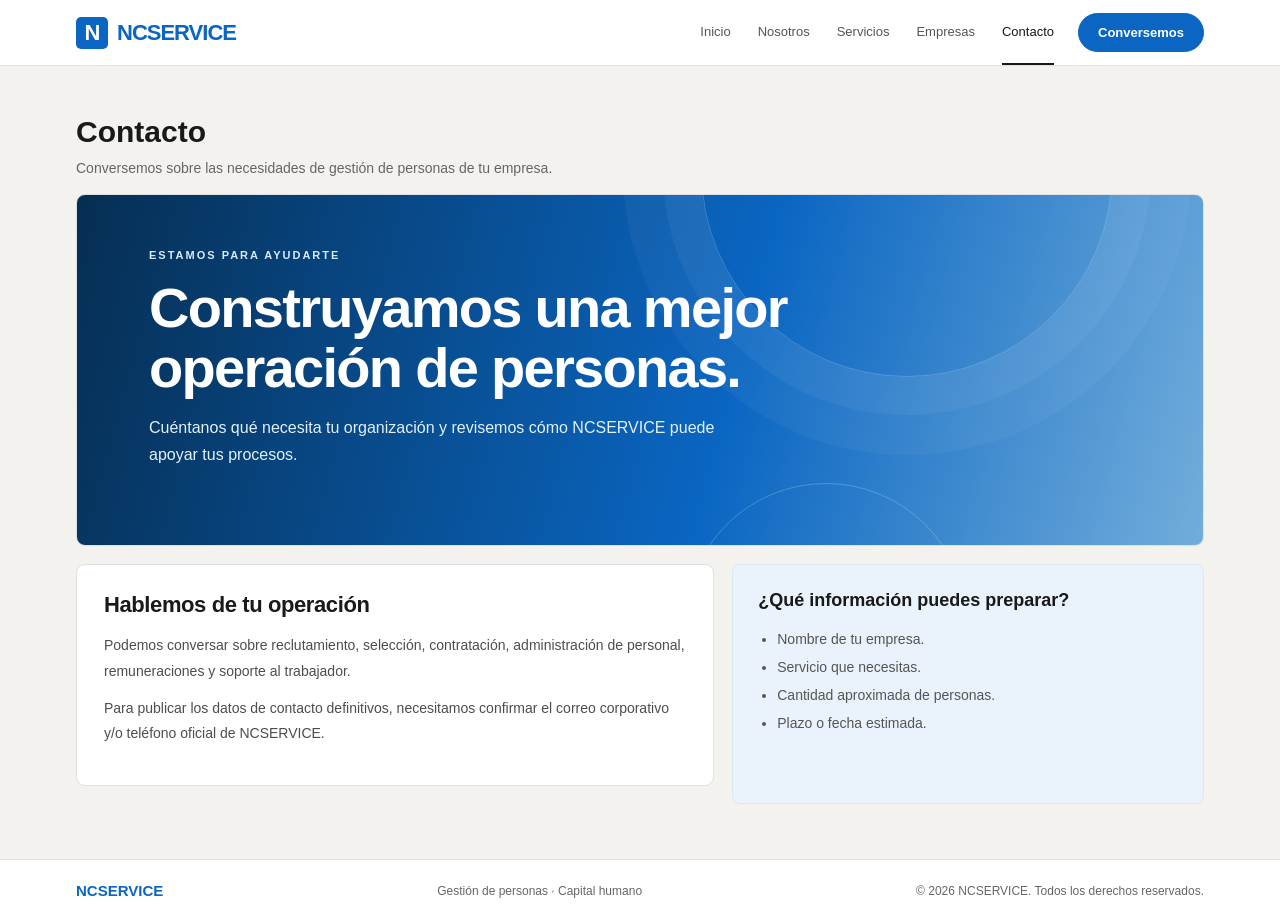
==== contacto.html @ 6e9ec2b6 "Add contacto page" ====
<!doctype html><html lang="es"><head><meta charset="utf-8"><meta name="viewport" content="width=device-width,initial-scale=1"><meta name="theme-color" content="#0a66c2"><title>Contacto | NCSERVICE</title><style>
:root{--blue:#0a66c2;--ink:#191919;--muted:#666;--line:#e0e0e0;--bg:#f3f2ef}
*{box-sizing:border-box}html{scroll-behavior:smooth}body{margin:0;background:var(--bg);color:var(--ink);font:14px Arial,Helvetica,sans-serif}a{text-decoration:none;color:inherit}.wrap{width:min(1128px,calc(100% - 32px));margin:auto}
header{height:66px;background:#fff;border-bottom:1px solid var(--line);position:sticky;top:0;z-index:20}.nav{height:100%;display:flex;align-items:center;gap:24px}.brand{display:flex;align-items:center;gap:9px;color:var(--blue);font-size:22px;font-weight:800;letter-spacing:-1px}.brand-mark{width:32px;height:32px;border-radius:5px;background:var(--blue);color:white;display:grid;place-items:center}.links{display:flex;align-items:center;gap:27px;margin-left:auto;height:100%}.links a{height:100%;display:flex;align-items:center;border-bottom:2px solid transparent;color:#555;font-size:13px}.links a:hover,.links a.active{border-color:#191919;color:#191919}.nav-cta,.button{display:inline-flex;background:var(--blue);color:white;padding:11px 19px;border-radius:22px;font-weight:700;font-size:13px;border:1px solid var(--blue)}.nav-cta:hover,.button:hover{background:#084b8a}.menu{display:none;border:0;background:none;font-size:24px}
main{padding:24px 0 55px}.card{background:#fff;border:1px solid var(--line);border-radius:9px;overflow:hidden;margin-bottom:18px}.banner{min-height:290px;position:relative;overflow:hidden;color:#fff;background:linear-gradient(105deg,#062e52 0%,#0a66c2 58%,#72addb 100%);display:flex;align-items:center;padding:54px clamp(24px,6vw,72px)}.banner:before{content:"";position:absolute;width:410px;height:410px;border:1px solid #ffffff35;border-radius:50%;right:8%;top:-230px;box-shadow:0 0 0 38px #ffffff0c,0 0 0 78px #ffffff0a}.banner:after{content:"";position:absolute;width:280px;height:280px;border:1px solid #ffffff35;border-radius:50%;right:21%;bottom:-220px}.banner-content{max-width:650px;position:relative;z-index:1}.eyebrow{font-size:11px;letter-spacing:2px;text-transform:uppercase;color:#d6eaff;font-weight:700}.banner h1{font-size:clamp(34px,5vw,56px);line-height:1.06;letter-spacing:-1.7px;margin:17px 0}.banner p{font-size:16px;line-height:1.7;color:#e4f1fc;max-width:600px;margin:0 0 23px}.banner .button{background:white;color:#07569b;border-color:white}.content{padding:27px}.content h2{font-size:22px;margin:0 0 15px;letter-spacing:-.4px}.content p{font-size:14px;line-height:1.8;color:#4d4d4d;margin:0 0 12px}.grid{display:grid;grid-template-columns:repeat(3,1fr);gap:14px}.tile{border:1px solid #e6e6e6;border-radius:8px;padding:21px;background:#fff}.tile small{color:var(--blue);font-weight:700;letter-spacing:1px}.tile h3{font-size:16px;margin:12px 0 8px}.tile p{font-size:13px;line-height:1.65;color:#666;margin:0}.two{display:grid;grid-template-columns:1.15fr .85fr;gap:18px}.bluebox{background:#eaf3fb;border:1px solid #d7e8f6;border-radius:8px;padding:25px}.bluebox h3{margin:0 0 9px;font-size:18px}.bluebox p{font-size:13px;line-height:1.7;color:#52616d}.list{padding-left:19px;color:#555;line-height:2}.page-title{padding:25px 0 15px}.page-title h1{font-size:30px;margin:0 0 8px}.page-title p{color:#666;margin:0;line-height:1.6}
footer{background:#fff;border-top:1px solid var(--line);padding:22px 0;color:#666;font-size:12px}.footer{display:flex;justify-content:space-between;gap:15px;align-items:center}.footer b{color:var(--blue);font-size:15px}
@media(max-width:760px){.links{display:none;position:absolute;top:65px;left:0;right:0;height:auto;background:#fff;padding:10px 20px 18px;box-shadow:0 8px 15px #0001;flex-direction:column;align-items:stretch;gap:0}.links.open{display:flex}.links a{height:42px;border-bottom:1px solid #eee}.menu{display:block;margin-left:auto}.nav-cta{display:none}.grid{grid-template-columns:1fr 1fr}.two{grid-template-columns:1fr}.banner{min-height:310px}.footer{align-items:flex-start;flex-direction:column}}
@media(max-width:480px){.grid{grid-template-columns:1fr}.banner{padding:38px 23px}.banner h1{font-size:36px}.content{padding:21px}}
</style></head><body><header><div class="wrap nav"><a class="brand" href="index.html"><span class="brand-mark">N</span>NCSERVICE</a><nav class="links" id="links"><a class="" href="index.html">Inicio</a><a class="" href="nosotros.html">Nosotros</a><a class="" href="servicios.html">Servicios</a><a class="" href="empresas.html">Empresas</a><a class="active" href="contacto.html">Contacto</a></nav><a class="nav-cta" href="contacto.html">Conversemos</a><button class="menu" id="menu" aria-label="Abrir menú">☰</button></div></header><main class="wrap"><div class="page-title"><h1>Contacto</h1><p>Conversemos sobre las necesidades de gestión de personas de tu empresa.</p></div><section class="card banner"><div class="banner-content"><div class="eyebrow">Estamos para ayudarte</div><h1>Construyamos una mejor operación de personas.</h1><p>Cuéntanos qué necesita tu organización y revisemos cómo NCSERVICE puede apoyar tus procesos.</p></div></section><div class="two"><section class="card content"><h2>Hablemos de tu operación</h2><p>Podemos conversar sobre reclutamiento, selección, contratación, administración de personal, remuneraciones y soporte al trabajador.</p><p>Para publicar los datos de contacto definitivos, necesitamos confirmar el correo corporativo y/o teléfono oficial de NCSERVICE.</p></section><aside class="bluebox"><h3>¿Qué información puedes preparar?</h3><ul class="list"><li>Nombre de tu empresa.</li><li>Servicio que necesitas.</li><li>Cantidad aproximada de personas.</li><li>Plazo o fecha estimada.</li></ul></aside></div></main><footer><div class="wrap footer"><b>NCSERVICE</b><span>Gestión de personas · Capital humano</span><span>© <span id="year"></span> NCSERVICE. Todos los derechos reservados.</span></div></footer><script>document.getElementById('year').textContent=new Date().getFullYear();document.getElementById('menu').addEventListener('click',()=>document.getElementById('links').classList.toggle('open'));</script></body></html>
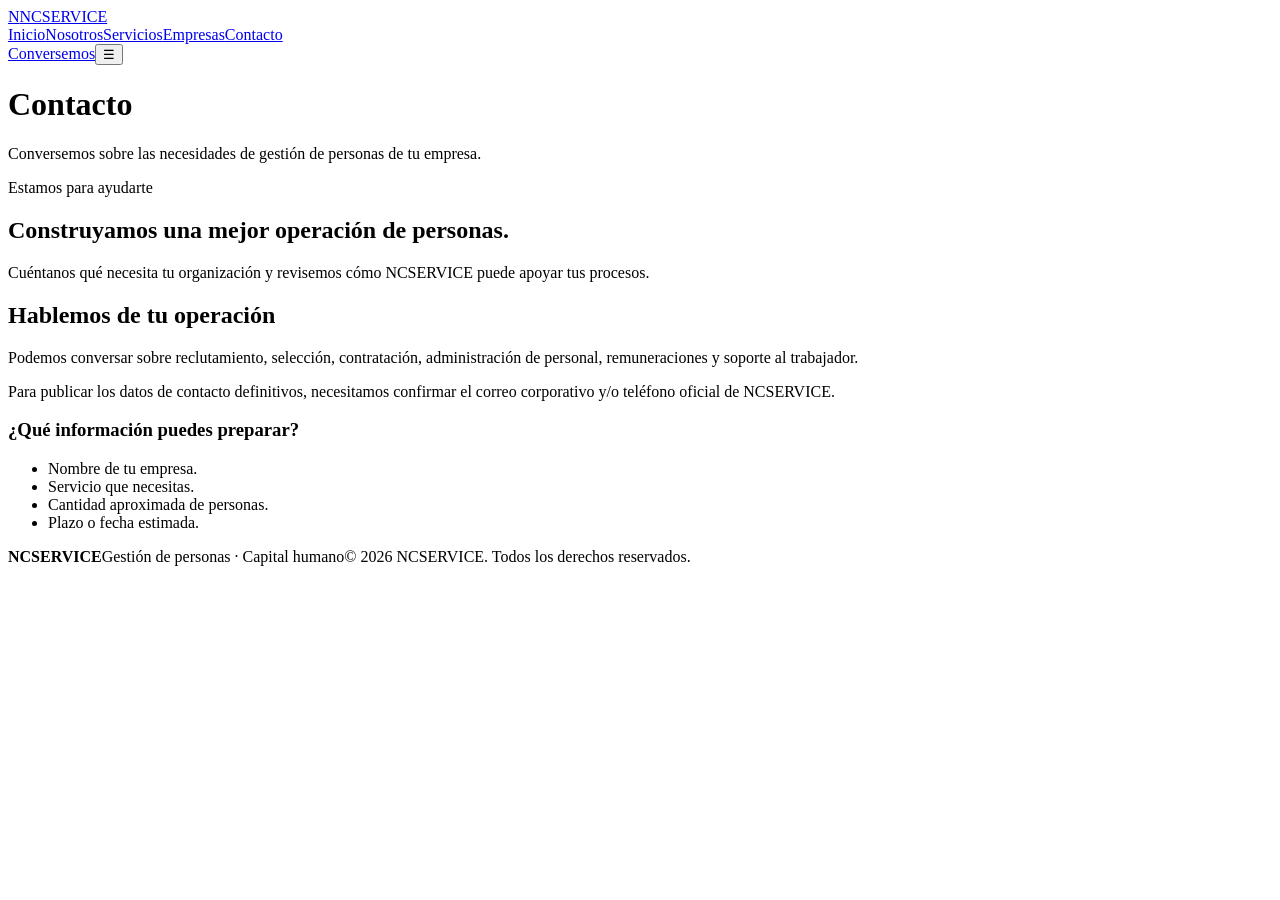
==== commit 9aeb7889: "Apply unified NCSERVICE visual identity" ====
--- a/contacto.html
+++ b/contacto.html
@@ -1,9 +1 @@
-<!doctype html><html lang="es"><head><meta charset="utf-8"><meta name="viewport" content="width=device-width,initial-scale=1"><meta name="theme-color" content="#0a66c2"><title>Contacto | NCSERVICE</title><style>
-:root{--blue:#0a66c2;--ink:#191919;--muted:#666;--line:#e0e0e0;--bg:#f3f2ef}
-*{box-sizing:border-box}html{scroll-behavior:smooth}body{margin:0;background:var(--bg);color:var(--ink);font:14px Arial,Helvetica,sans-serif}a{text-decoration:none;color:inherit}.wrap{width:min(1128px,calc(100% - 32px));margin:auto}
-header{height:66px;background:#fff;border-bottom:1px solid var(--line);position:sticky;top:0;z-index:20}.nav{height:100%;display:flex;align-items:center;gap:24px}.brand{display:flex;align-items:center;gap:9px;color:var(--blue);font-size:22px;font-weight:800;letter-spacing:-1px}.brand-mark{width:32px;height:32px;border-radius:5px;background:var(--blue);color:white;display:grid;place-items:center}.links{display:flex;align-items:center;gap:27px;margin-left:auto;height:100%}.links a{height:100%;display:flex;align-items:center;border-bottom:2px solid transparent;color:#555;font-size:13px}.links a:hover,.links a.active{border-color:#191919;color:#191919}.nav-cta,.button{display:inline-flex;background:var(--blue);color:white;padding:11px 19px;border-radius:22px;font-weight:700;font-size:13px;border:1px solid var(--blue)}.nav-cta:hover,.button:hover{background:#084b8a}.menu{display:none;border:0;background:none;font-size:24px}
-main{padding:24px 0 55px}.card{background:#fff;border:1px solid var(--line);border-radius:9px;overflow:hidden;margin-bottom:18px}.banner{min-height:290px;position:relative;overflow:hidden;color:#fff;background:linear-gradient(105deg,#062e52 0%,#0a66c2 58%,#72addb 100%);display:flex;align-items:center;padding:54px clamp(24px,6vw,72px)}.banner:before{content:"";position:absolute;width:410px;height:410px;border:1px solid #ffffff35;border-radius:50%;right:8%;top:-230px;box-shadow:0 0 0 38px #ffffff0c,0 0 0 78px #ffffff0a}.banner:after{content:"";position:absolute;width:280px;height:280px;border:1px solid #ffffff35;border-radius:50%;right:21%;bottom:-220px}.banner-content{max-width:650px;position:relative;z-index:1}.eyebrow{font-size:11px;letter-spacing:2px;text-transform:uppercase;color:#d6eaff;font-weight:700}.banner h1{font-size:clamp(34px,5vw,56px);line-height:1.06;letter-spacing:-1.7px;margin:17px 0}.banner p{font-size:16px;line-height:1.7;color:#e4f1fc;max-width:600px;margin:0 0 23px}.banner .button{background:white;color:#07569b;border-color:white}.content{padding:27px}.content h2{font-size:22px;margin:0 0 15px;letter-spacing:-.4px}.content p{font-size:14px;line-height:1.8;color:#4d4d4d;margin:0 0 12px}.grid{display:grid;grid-template-columns:repeat(3,1fr);gap:14px}.tile{border:1px solid #e6e6e6;border-radius:8px;padding:21px;background:#fff}.tile small{color:var(--blue);font-weight:700;letter-spacing:1px}.tile h3{font-size:16px;margin:12px 0 8px}.tile p{font-size:13px;line-height:1.65;color:#666;margin:0}.two{display:grid;grid-template-columns:1.15fr .85fr;gap:18px}.bluebox{background:#eaf3fb;border:1px solid #d7e8f6;border-radius:8px;padding:25px}.bluebox h3{margin:0 0 9px;font-size:18px}.bluebox p{font-size:13px;line-height:1.7;color:#52616d}.list{padding-left:19px;color:#555;line-height:2}.page-title{padding:25px 0 15px}.page-title h1{font-size:30px;margin:0 0 8px}.page-title p{color:#666;margin:0;line-height:1.6}
-footer{background:#fff;border-top:1px solid var(--line);padding:22px 0;color:#666;font-size:12px}.footer{display:flex;justify-content:space-between;gap:15px;align-items:center}.footer b{color:var(--blue);font-size:15px}
-@media(max-width:760px){.links{display:none;position:absolute;top:65px;left:0;right:0;height:auto;background:#fff;padding:10px 20px 18px;box-shadow:0 8px 15px #0001;flex-direction:column;align-items:stretch;gap:0}.links.open{display:flex}.links a{height:42px;border-bottom:1px solid #eee}.menu{display:block;margin-left:auto}.nav-cta{display:none}.grid{grid-template-columns:1fr 1fr}.two{grid-template-columns:1fr}.banner{min-height:310px}.footer{align-items:flex-start;flex-direction:column}}
-@media(max-width:480px){.grid{grid-template-columns:1fr}.banner{padding:38px 23px}.banner h1{font-size:36px}.content{padding:21px}}
-</style></head><body><header><div class="wrap nav"><a class="brand" href="index.html"><span class="brand-mark">N</span>NCSERVICE</a><nav class="links" id="links"><a class="" href="index.html">Inicio</a><a class="" href="nosotros.html">Nosotros</a><a class="" href="servicios.html">Servicios</a><a class="" href="empresas.html">Empresas</a><a class="active" href="contacto.html">Contacto</a></nav><a class="nav-cta" href="contacto.html">Conversemos</a><button class="menu" id="menu" aria-label="Abrir menú">☰</button></div></header><main class="wrap"><div class="page-title"><h1>Contacto</h1><p>Conversemos sobre las necesidades de gestión de personas de tu empresa.</p></div><section class="card banner"><div class="banner-content"><div class="eyebrow">Estamos para ayudarte</div><h1>Construyamos una mejor operación de personas.</h1><p>Cuéntanos qué necesita tu organización y revisemos cómo NCSERVICE puede apoyar tus procesos.</p></div></section><div class="two"><section class="card content"><h2>Hablemos de tu operación</h2><p>Podemos conversar sobre reclutamiento, selección, contratación, administración de personal, remuneraciones y soporte al trabajador.</p><p>Para publicar los datos de contacto definitivos, necesitamos confirmar el correo corporativo y/o teléfono oficial de NCSERVICE.</p></section><aside class="bluebox"><h3>¿Qué información puedes preparar?</h3><ul class="list"><li>Nombre de tu empresa.</li><li>Servicio que necesitas.</li><li>Cantidad aproximada de personas.</li><li>Plazo o fecha estimada.</li></ul></aside></div></main><footer><div class="wrap footer"><b>NCSERVICE</b><span>Gestión de personas · Capital humano</span><span>© <span id="year"></span> NCSERVICE. Todos los derechos reservados.</span></div></footer><script>document.getElementById('year').textContent=new Date().getFullYear();document.getElementById('menu').addEventListener('click',()=>document.getElementById('links').classList.toggle('open'));</script></body></html>+<!doctype html><html lang="es"><head><meta charset="utf-8"><meta name="viewport" content="width=device-width,initial-scale=1"><meta name="theme-color" content="#0a66c2"><title>Contacto | NCSERVICE</title><link rel="stylesheet" href="assets/ncservice.css"></head><body><header><div class="wrap nav"><a class="brand" href="index.html"><span class="brand-mark">N</span>NCSERVICE</a><nav class="links" id="links"><a class="" href="index.html">Inicio</a><a class="" href="nosotros.html">Nosotros</a><a class="" href="servicios.html">Servicios</a><a class="" href="empresas.html">Empresas</a><a class="active" href="contacto.html">Contacto</a></nav><a class="nav-cta" href="contacto.html">Conversemos</a><button class="menu" id="menu" aria-label="Abrir menú">☰</button></div></header><main class="wrap"><div class="page-title"><h1>Contacto</h1><p>Conversemos sobre las necesidades de gestión de personas de tu empresa.</p></div><section class="card banner"><div class="banner-content"><div class="eyebrow">Estamos para ayudarte</div><h1>Construyamos una mejor operación de personas.</h1><p>Cuéntanos qué necesita tu organización y revisemos cómo NCSERVICE puede apoyar tus procesos.</p></div></section><div class="two"><section class="card content"><h2>Hablemos de tu operación</h2><p>Podemos conversar sobre reclutamiento, selección, contratación, administración de personal, remuneraciones y soporte al trabajador.</p><p>Para publicar los datos de contacto definitivos, necesitamos confirmar el correo corporativo y/o teléfono oficial de NCSERVICE.</p></section><aside class="bluebox"><h3>¿Qué información puedes preparar?</h3><ul class="list"><li>Nombre de tu empresa.</li><li>Servicio que necesitas.</li><li>Cantidad aproximada de personas.</li><li>Plazo o fecha estimada.</li></ul></aside></div></main><footer><div class="wrap footer"><b>NCSERVICE</b><span>Gestión de personas · Capital humano</span><span>© <span id="year"></span> NCSERVICE. Todos los derechos reservados.</span></div></footer><script>document.getElementById('year').textContent=new Date().getFullYear();document.getElementById('menu').addEventListener('click',()=>document.getElementById('links').classList.toggle('open'));</script></body></html>
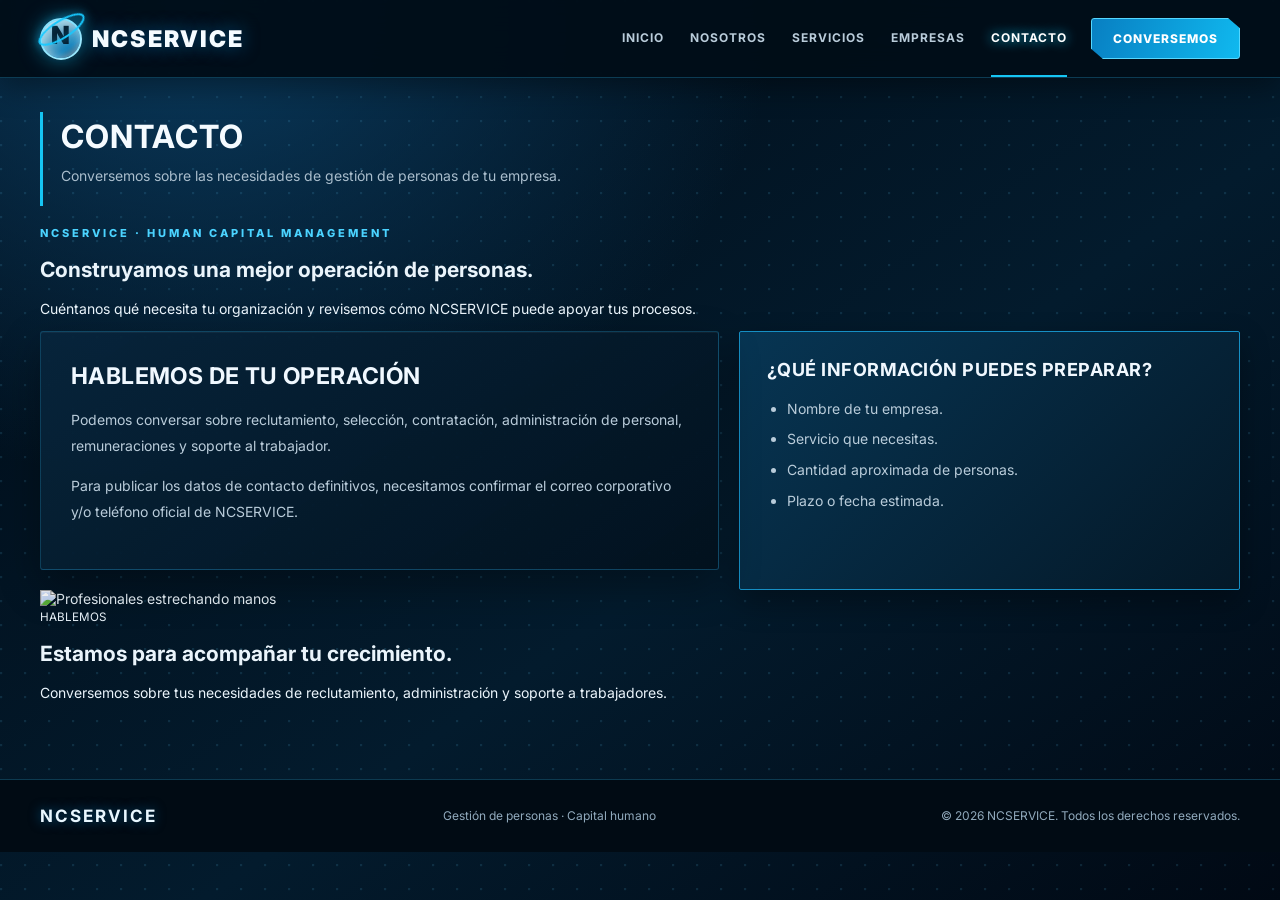
==== commit 124f233a: "Add professional people-management photography to contacto.html" ====
--- a/contacto.html
+++ b/contacto.html
@@ -1 +1 @@
-<!doctype html><html lang="es"><head><meta charset="utf-8"><meta name="viewport" content="width=device-width,initial-scale=1"><meta name="theme-color" content="#0a66c2"><title>Contacto | NCSERVICE</title><link rel="stylesheet" href="assets/ncservice.css"></head><body><header><div class="wrap nav"><a class="brand" href="index.html"><span class="brand-mark">N</span>NCSERVICE</a><nav class="links" id="links"><a class="" href="index.html">Inicio</a><a class="" href="nosotros.html">Nosotros</a><a class="" href="servicios.html">Servicios</a><a class="" href="empresas.html">Empresas</a><a class="active" href="contacto.html">Contacto</a></nav><a class="nav-cta" href="contacto.html">Conversemos</a><button class="menu" id="menu" aria-label="Abrir menú">☰</button></div></header><main class="wrap"><div class="page-title"><h1>Contacto</h1><p>Conversemos sobre las necesidades de gestión de personas de tu empresa.</p></div><section class="card banner"><div class="banner-content"><div class="eyebrow">Estamos para ayudarte</div><h1>Construyamos una mejor operación de personas.</h1><p>Cuéntanos qué necesita tu organización y revisemos cómo NCSERVICE puede apoyar tus procesos.</p></div></section><div class="two"><section class="card content"><h2>Hablemos de tu operación</h2><p>Podemos conversar sobre reclutamiento, selección, contratación, administración de personal, remuneraciones y soporte al trabajador.</p><p>Para publicar los datos de contacto definitivos, necesitamos confirmar el correo corporativo y/o teléfono oficial de NCSERVICE.</p></section><aside class="bluebox"><h3>¿Qué información puedes preparar?</h3><ul class="list"><li>Nombre de tu empresa.</li><li>Servicio que necesitas.</li><li>Cantidad aproximada de personas.</li><li>Plazo o fecha estimada.</li></ul></aside></div></main><footer><div class="wrap footer"><b>NCSERVICE</b><span>Gestión de personas · Capital humano</span><span>© <span id="year"></span> NCSERVICE. Todos los derechos reservados.</span></div></footer><script>document.getElementById('year').textContent=new Date().getFullYear();document.getElementById('menu').addEventListener('click',()=>document.getElementById('links').classList.toggle('open'));</script></body></html>+<!doctype html><html lang="es"><head><meta charset="utf-8"><meta name="viewport" content="width=device-width,initial-scale=1"><meta name="theme-color" content="#0a66c2"><title>Contacto | NCSERVICE</title><link rel="stylesheet" href="assets/ncservice.css"></head><body><header><div class="wrap nav"><a class="brand" href="index.html"><span class="brand-mark">N</span>NCSERVICE</a><nav class="links" id="links"><a class="" href="index.html">Inicio</a><a class="" href="nosotros.html">Nosotros</a><a class="" href="servicios.html">Servicios</a><a class="" href="empresas.html">Empresas</a><a class="active" href="contacto.html">Contacto</a></nav><a class="nav-cta" href="contacto.html">Conversemos</a><button class="menu" id="menu" aria-label="Abrir menú">☰</button></div></header><main class="wrap"><div class="page-title"><h1>Contacto</h1><p>Conversemos sobre las necesidades de gestión de personas de tu empresa.</p></div><section class="photo-banner" style="--banner-photo:url('https://images.unsplash.com/photo-1521737711867-e3b97375f902?auto=format&fit=crop&w=1500&q=85')"><div class="banner-content"><div class="eyebrow">NCSERVICE · HUMAN CAPITAL MANAGEMENT</div><h1>Construyamos una mejor operación de personas.</h1><p>Cuéntanos qué necesita tu organización y revisemos cómo NCSERVICE puede apoyar tus procesos.</p></div></section><div class="two"><section class="card content"><h2>Hablemos de tu operación</h2><p>Podemos conversar sobre reclutamiento, selección, contratación, administración de personal, remuneraciones y soporte al trabajador.</p><p>Para publicar los datos de contacto definitivos, necesitamos confirmar el correo corporativo y/o teléfono oficial de NCSERVICE.</p></section><aside class="bluebox"><h3>¿Qué información puedes preparar?</h3><ul class="list"><li>Nombre de tu empresa.</li><li>Servicio que necesitas.</li><li>Cantidad aproximada de personas.</li><li>Plazo o fecha estimada.</li></ul></aside></div><section class="people-feature"><img src="https://images.unsplash.com/photo-1521791136064-7986c2920216?auto=format&fit=crop&w=900&q=85" alt="Profesionales estrechando manos"><div><small>HABLEMOS</small><h2>Estamos para acompañar tu crecimiento.</h2><p>Conversemos sobre tus necesidades de reclutamiento, administración y soporte a trabajadores.</p></div></section></main><footer><div class="wrap footer"><b>NCSERVICE</b><span>Gestión de personas · Capital humano</span><span>© <span id="year"></span> NCSERVICE. Todos los derechos reservados.</span></div></footer><script>document.getElementById('year').textContent=new Date().getFullYear();document.getElementById('menu').addEventListener('click',()=>document.getElementById('links').classList.toggle('open'));</script></body></html>
--- a/assets/ncservice.css
+++ b/assets/ncservice.css
@@ -0,0 +1,53 @@
+@import url('https://fonts.googleapis.com/css2?family=Inter:wght@400;500;600;700;800;900&display=swap');
+:root{--cyan:#16c9ff;--line:rgba(67,190,255,.25);--muted:#a9bdcc}
+*{box-sizing:border-box}html{scroll-behavior:smooth}body{margin:0;background:radial-gradient(ellipse at 15% 0%,#0b4266 0,transparent 34%),radial-gradient(ellipse at 90% 35%,#07314d 0,transparent 38%),linear-gradient(145deg,#020c17,#061c30 55%,#020b15);color:#eaf4fb;font:14px Inter,Arial,sans-serif;min-height:100vh}body:before{content:"";position:fixed;inset:0;pointer-events:none;opacity:.13;background-image:radial-gradient(circle at 1px 1px,#65cfff 1px,transparent 1.7px);background-size:24px 24px;z-index:-1}a{text-decoration:none;color:inherit}.wrap{width:min(1200px,calc(100% - 36px));margin:auto}
+header{height:78px;background:rgba(1,13,24,.95);border-bottom:1px solid var(--line);position:sticky;top:0;z-index:20;backdrop-filter:blur(16px);box-shadow:0 8px 30px #0006}.nav{height:100%;display:flex;align-items:center;gap:24px}.brand{display:flex;align-items:center;gap:12px;color:#f5fbff;font-size:23px;font-weight:900;letter-spacing:1.5px;text-shadow:0 0 18px #078fe088}.brand-mark{width:42px;height:42px;border:1px solid #35caff;border-radius:50% 50% 50% 12%;transform:rotate(-12deg);background:linear-gradient(145deg,#d9f3ff,#087dbd 58%,#041a2d);color:#031525;display:grid;place-items:center;font-size:25px;font-weight:900;box-shadow:0 0 18px #08a9f099,inset 0 0 12px #fff8;position:relative}.brand-mark:after{content:"";position:absolute;width:49px;height:15px;border:2px solid #17c9ff;border-radius:50%;transform:rotate(-32deg);filter:drop-shadow(0 0 5px #17c9ff)}.links{display:flex;align-items:center;gap:26px;margin-left:auto;height:100%}.links a{height:100%;display:flex;align-items:center;border-bottom:2px solid transparent;color:#b9ccda;font-size:12px;font-weight:700;letter-spacing:1px;text-transform:uppercase}.links a:hover,.links a.active{border-color:var(--cyan);color:#fff;text-shadow:0 0 12px var(--cyan)}.nav-cta,.button{display:inline-flex;align-items:center;justify-content:center;background:linear-gradient(110deg,#087fc2,#10b9ef);color:#fff;padding:12px 21px;border-radius:3px;font-weight:800;font-size:12px;letter-spacing:1px;text-transform:uppercase;border:1px solid #55d7ff;box-shadow:0 0 20px #078fe044;clip-path:polygon(0 0,92% 0,100% 25%,100% 100%,8% 100%,0 75%)}.nav-cta:hover,.button:hover{filter:brightness(1.18);box-shadow:0 0 28px #16c9ff88}.menu{display:none;border:1px solid var(--line);background:#061c30;color:#fff;font-size:24px;padding:4px 10px}
+main{padding:30px 0 64px}.card{background:linear-gradient(145deg,rgba(7,37,60,.94),rgba(2,17,30,.96));border:1px solid var(--line);border-radius:3px;overflow:hidden;margin-bottom:20px;box-shadow:0 16px 42px #0005,inset 0 1px #ffffff0b;position:relative}.banner{min-height:370px;position:relative;overflow:hidden;color:#fff;background:radial-gradient(ellipse at 78% 25%,#087bb0aa,transparent 34%),linear-gradient(110deg,#03111f 0%,#06304c 52%,#087ab0 100%);display:flex;align-items:center;padding:58px clamp(25px,7vw,86px);border:1px solid #168fc4}.banner:before{content:"";position:absolute;inset:0;background:radial-gradient(circle at 75% 20%,#52d9ff 0 1px,transparent 2px),radial-gradient(circle at 90% 40%,#52d9ff 0 1px,transparent 2px),radial-gradient(circle at 65% 70%,#52d9ff 0 1px,transparent 2px),repeating-radial-gradient(ellipse at 78% 35%,transparent 0 65px,#24b9ed22 66px 67px,transparent 68px 105px);opacity:.85}.banner:after{content:"";position:absolute;width:390px;height:390px;border:1px solid #20c8ff66;border-radius:50%;right:4%;top:-120px;box-shadow:0 0 0 30px #ffffff08,0 0 0 65px #ffffff06,0 0 55px #078fe055}.banner-content{max-width:720px;position:relative;z-index:1}.eyebrow{font-size:11px;letter-spacing:3px;text-transform:uppercase;color:#4bd3ff;font-weight:800}.banner h1{font-size:clamp(34px,5vw,58px);line-height:1.04;letter-spacing:-1.6px;margin:18px 0;color:#f4faff;text-shadow:0 4px 22px #0009}.banner p{font-size:16px;line-height:1.8;color:#d1e8f7;max-width:650px;margin:0 0 25px}.banner .button{background:linear-gradient(110deg,#eaf8ff,#b8d9ea);color:#05223a;border-color:#fff;clip-path:none;border-radius:2px}
+.content{padding:30px}.content h2{font-size:23px;margin:0 0 17px;letter-spacing:.4px;color:#f0f8ff;text-transform:uppercase}.content p{font-size:14px;line-height:1.9;color:#b9ccda;margin:0 0 13px}.grid{display:grid;grid-template-columns:repeat(3,1fr);gap:15px}.tile{border:1px solid rgba(56,183,236,.3);border-radius:2px;padding:23px;background:linear-gradient(145deg,#082a43,#041625);position:relative;box-shadow:inset 0 1px #ffffff0c}.tile:before{content:"";position:absolute;top:0;left:0;width:42px;height:2px;background:#19c9ff;box-shadow:0 0 12px #19c9ff}.tile small{color:#31caff;font-weight:800;letter-spacing:1.6px}.tile h3{font-size:16px;margin:13px 0 9px;color:#f0f8ff;text-transform:uppercase;letter-spacing:.3px}.tile p{font-size:13px;line-height:1.75;color:#a9bdcc;margin:0}.two{display:grid;grid-template-columns:1.15fr .85fr;gap:20px}.bluebox{background:linear-gradient(135deg,#073553,#041827);border:1px solid #168fc4;border-radius:2px;padding:27px;box-shadow:0 12px 30px #0005}.bluebox h3{margin:0 0 11px;font-size:18px;color:#f0f8ff;text-transform:uppercase;letter-spacing:.5px}.bluebox p{font-size:13px;line-height:1.8;color:#b9ccda}.list{padding-left:20px;color:#b9ccda;line-height:2.2}.page-title{padding:4px 0 20px}.page-title h1{font-size:32px;margin:0 0 8px;color:#f5fbff;text-transform:uppercase;letter-spacing:1px}.page-title p{color:#a9bdcc;margin:0;line-height:1.7}
+footer{background:#010b14;border-top:1px solid var(--line);padding:26px 0;color:#91aabd;font-size:12px}.footer{display:flex;justify-content:space-between;gap:15px;align-items:center}.footer b{color:#e9f7ff;font-size:17px;letter-spacing:2px;text-shadow:0 0 12px #078fe088}
+@media(max-width:760px){header{height:68px}.links{display:none;position:absolute;top:67px;left:0;right:0;height:auto;background:#031525;padding:10px 20px 18px;border-bottom:1px solid #168fc4;box-shadow:0 8px 20px #0009;flex-direction:column;align-items:stretch;gap:0}.links.open{display:flex}.links a{height:46px;border-bottom:1px solid #ffffff12}.menu{display:block;margin-left:auto}.nav-cta{display:none}.grid{grid-template-columns:1fr 1fr}.two{grid-template-columns:1fr}.banner{min-height:330px}.footer{align-items:flex-start;flex-direction:column}}
+@media(max-width:480px){.grid{grid-template-columns:1fr}.banner{padding:39px 23px}.banner h1{font-size:36px}.content{padding:22px}.brand{font-size:19px}}
+
+
+/* NCSERVICE signature visual system */
+.banner{
+ background-image:linear-gradient(90deg,rgba(2,11,22,.98) 0%,rgba(3,24,42,.91) 43%,rgba(3,24,42,.28) 100%),url("ncservice-hero.svg");
+ background-size:cover;
+ background-position:center right;
+ border:1px solid rgba(65,211,255,.62);
+ box-shadow:0 18px 48px rgba(0,0,0,.55),inset 0 1px rgba(255,255,255,.12),0 0 28px rgba(20,177,232,.12);
+}
+.banner:before{background:linear-gradient(90deg,rgba(2,12,22,.1),transparent 65%),repeating-linear-gradient(0deg,transparent 0 39px,rgba(74,207,255,.035) 40px),repeating-linear-gradient(90deg,transparent 0 39px,rgba(74,207,255,.035) 40px);opacity:.55}
+.banner:after{border-color:rgba(76,218,255,.22);box-shadow:0 0 0 30px rgba(255,255,255,.025),0 0 0 65px rgba(255,255,255,.018),0 0 55px rgba(7,143,224,.12)}
+.brand-mark{border-radius:50%;transform:none}
+.page-title{border-left:3px solid var(--cyan);padding:5px 0 18px 18px;margin:4px 0 20px}
+.tile{transition:transform .25s ease,border-color .25s ease,box-shadow .25s ease}
+.tile:hover{transform:translateY(-4px);border-color:rgba(65,211,255,.75);box-shadow:0 14px 30px rgba(0,0,0,.3),0 0 20px rgba(22,201,255,.1)}
+@media(max-width:760px){.banner{background-position:62% center;background-image:linear-gradient(90deg,rgba(2,11,22,.96),rgba(3,24,42,.76)),url("ncservice-hero.svg")}}
+@media(max-width:480px){.banner{background-position:60% center}}
+
+/* Brand reference alignment: NCSERVICE global corporate identity */
+:root{--cyan:#16c5f4;--line:rgba(45,180,235,.28)}
+body{background:radial-gradient(ellipse at 15% 0%,#0a3c60 0,transparent 38%),linear-gradient(145deg,#010b16,#031b2d 58%,#010914)}
+.brand{letter-spacing:2px}
+.brand-mark{background:linear-gradient(145deg,#f8ffff 0%,#8caebf 38%,#087bb5 72%,#031b30 100%);border:2px solid #9ceaff;box-shadow:0 0 20px #16bdf088,inset 0 0 12px #fff9}
+.banner{background-image:linear-gradient(90deg,rgba(2,12,23,.97),rgba(3,25,43,.78)),url("ncservice-hero.svg");background-size:cover;background-position:center 38%}
+.banner:after{display:none}
+.hero-art{display:block;width:100%;height:auto;border:1px solid rgba(57,201,255,.65);box-shadow:0 20px 55px #0009,0 0 28px #0baee522;margin-bottom:20px}
+.home-intro{display:flex;align-items:center;justify-content:space-between;gap:22px;padding:25px 30px}
+.home-intro h1{margin:0 0 8px;font-size:clamp(25px,3vw,36px);color:#f3faff}
+.home-intro p{margin:0;color:#b8ccda;line-height:1.8;max-width:760px}
+@media(max-width:760px){.home-intro{display:block;padding:22px}.home-intro .button{margin-top:17px}.banner{background-position:58% center}}
+
+/* NCSERVICE premium cinematic corporate landing */
+.home{padding-top:18px}.brand{gap:10px}.brand>span:last-child{display:flex;flex-direction:column}.brand small{font-size:8px;letter-spacing:2px;color:#a8c9dc;margin-top:3px}
+.hero-showcase{height:390px;position:relative;overflow:hidden;border:1px solid #19bdf6;box-shadow:0 0 28px #008bd455;background:#03182b}
+.hero-photo{position:absolute;inset:0;background-size:cover;background-position:center 42%;transition:background-image .4s ease}
+.hero-copy{position:relative;z-index:2;width:54%;height:100%;padding:38px 5%;display:flex;flex-direction:column;justify-content:center;background:linear-gradient(90deg,rgba(1,13,25,.18),transparent)}
+.hero-logo{display:flex;align-items:center;gap:16px;margin-bottom:22px}.hero-logo .brand-mark{width:74px;height:74px;font-size:42px}.hero-logo strong{font-size:clamp(30px,4vw,48px);letter-spacing:2px;color:#f2f9ff;text-shadow:0 0 18px #20caff}.hero-logo small{display:block;font-size:10px;letter-spacing:4px;color:#d5e8f4;margin-top:2px}.hero-copy h1{font-size:clamp(26px,3vw,40px);line-height:1.12;margin:0 0 12px;text-shadow:0 3px 15px #000}.hero-copy h1 em,.commit-copy em{color:#14c7f7;font-style:normal}.hero-copy p{font-size:14px;color:#e0edf5;line-height:1.6;max-width:400px;margin:0 0 18px}.hero-copy .button{align-self:flex-start;border-radius:24px;clip-path:none}.slide-arrow{position:absolute;z-index:3;top:48%;width:40px;height:40px;border-radius:50%;border:1px solid #8eeaff;background:#031c30bb;color:white;font-size:30px;cursor:pointer}.slide-arrow:hover{background:#078ecb}.prev{left:14px}.next{right:14px}.slide-dots{position:absolute;z-index:4;bottom:14px;left:50%;display:flex;gap:8px}.dot{width:8px;height:8px;border:0;border-radius:50%;background:#8baabb;cursor:pointer}.dot.active{background:#1bcfff;box-shadow:0 0 12px #1bcfff}
+.service-ribbon{display:grid;grid-template-columns:repeat(4,1fr);margin:0 12px 20px;position:relative;z-index:4;transform:translateY(-1px);background:linear-gradient(110deg,#04172a,#062b48,#031426);border:1px solid #17c7ff;box-shadow:0 0 22px #00aaff55;clip-path:polygon(2% 0,98% 0,100% 50%,98% 100%,2% 100%,0 50%)}
+.service-ribbon a{display:flex;align-items:center;justify-content:center;gap:15px;padding:16px 10px;border-right:2px solid #14c8ff;color:#f0f8ff;font-size:14px;line-height:1.35;transition:.2s}.service-ribbon a:last-child{border:0}.service-ribbon a:hover{background:#0a5c88}.service-icon{font-size:32px;color:#fff}
+.commitment{display:grid;grid-template-columns:1.15fr 1.15fr .75fr 1fr;gap:14px;align-items:stretch;margin:22px 0 16px}.commit-copy{padding:15px 20px;border-left:2px solid #1bcfff;display:flex;flex-direction:column;justify-content:center}.commit-copy h2{font-size:25px;font-style:italic;margin:0 0 10px}.commit-copy p{font-size:13px;line-height:1.65;color:#d1e3ef;margin:0 0 15px}.outline{align-self:flex-start;border-radius:22px;clip-path:none;background:transparent;border-color:#19cfff}.globe-visual{min-height:175px;overflow:hidden;border-radius:4px;position:relative}.globe-visual:after{content:"";position:absolute;inset:0;background:linear-gradient(0deg,#00101b88,transparent)}.globe-visual img,.video-card img{width:100%;height:100%;object-fit:cover;display:block}.impact-stats{display:flex;flex-direction:column;border:1px solid #159ed4;border-radius:6px;background:#031b30}.impact-stats>div{display:flex;align-items:center;gap:12px;padding:13px;border-bottom:1px solid #127ca8}.impact-stats>div:last-child{border:0}.impact-stats b{font-size:26px;color:#1bcfff}.impact-stats span{display:flex;flex-direction:column}.impact-stats strong{font-size:17px;color:#fff}.impact-stats small{font-size:10px;color:#a9c3d4}.video-card{position:relative;min-height:175px;overflow:hidden;border:1px solid #16c8ff;border-radius:5px}.video-card:after{content:"";position:absolute;inset:45% 0 0;background:linear-gradient(transparent,#00101b)}.video-card .play{position:absolute;z-index:2;top:38%;left:50%;transform:translate(-50%,-50%);width:54px;height:54px;border:2px solid white;border-radius:50%;display:grid;place-items:center;color:#fff;background:#00182b88}.video-card small{position:absolute;z-index:3;bottom:12px;left:12px;color:#fff}.home-bottom{display:flex;align-items:center;justify-content:space-between;gap:20px;padding:12px 4px;border-top:2px solid #1bcfff;border-bottom:1px solid #1bcfff}.home-bottom p{font-size:13px;letter-spacing:5px;color:#eaf6ff;text-align:center}.socials{display:flex;gap:12px}.socials a{width:34px;height:34px;border:1px solid #1bcfff;border-radius:50%;display:grid;place-items:center;color:#fff;font-weight:800}.tile-photo{width:calc(100% + 46px);height:145px;object-fit:cover;margin:-23px -23px 18px;display:block;filter:saturate(.85)}.tile:hover .tile-photo{filter:saturate(1.15)}
+@media(max-width:980px){.commitment{grid-template-columns:1fr 1fr}.hero-copy{width:65%}}
+@media(max-width:760px){.hero-showcase{height:510px}.hero-copy{width:100%;padding:30px 24px;background:linear-gradient(90deg,#031526dd,#03152688)}.hero-logo strong{font-size:30px}.service-ribbon{grid-template-columns:1fr 1fr;clip-path:none;margin:0 0 18px}.service-ribbon a{border-bottom:1px solid #17c7ff}.service-ribbon a:nth-child(2){border-right:0}.service-ribbon a:nth-child(3){border-bottom:0}.service-ribbon a:nth-child(4){border:0}.commitment{grid-template-columns:1fr 1fr}.home-bottom{flex-wrap:wrap}.home-bottom p{order:3;width:100%;letter-spacing:2px}}
+@media(max-width:480px){.hero-showcase{height:540px}.hero-logo .brand-mark{width:55px;height:55px}.hero-logo strong{font-size:25px}.hero-logo small{font-size:8px;letter-spacing:2px}.commitment{grid-template-columns:1fr}.globe-visual,.video-card{min-height:210px}.home-bottom{justify-content:center}.home-bottom p{font-size:10px}}
